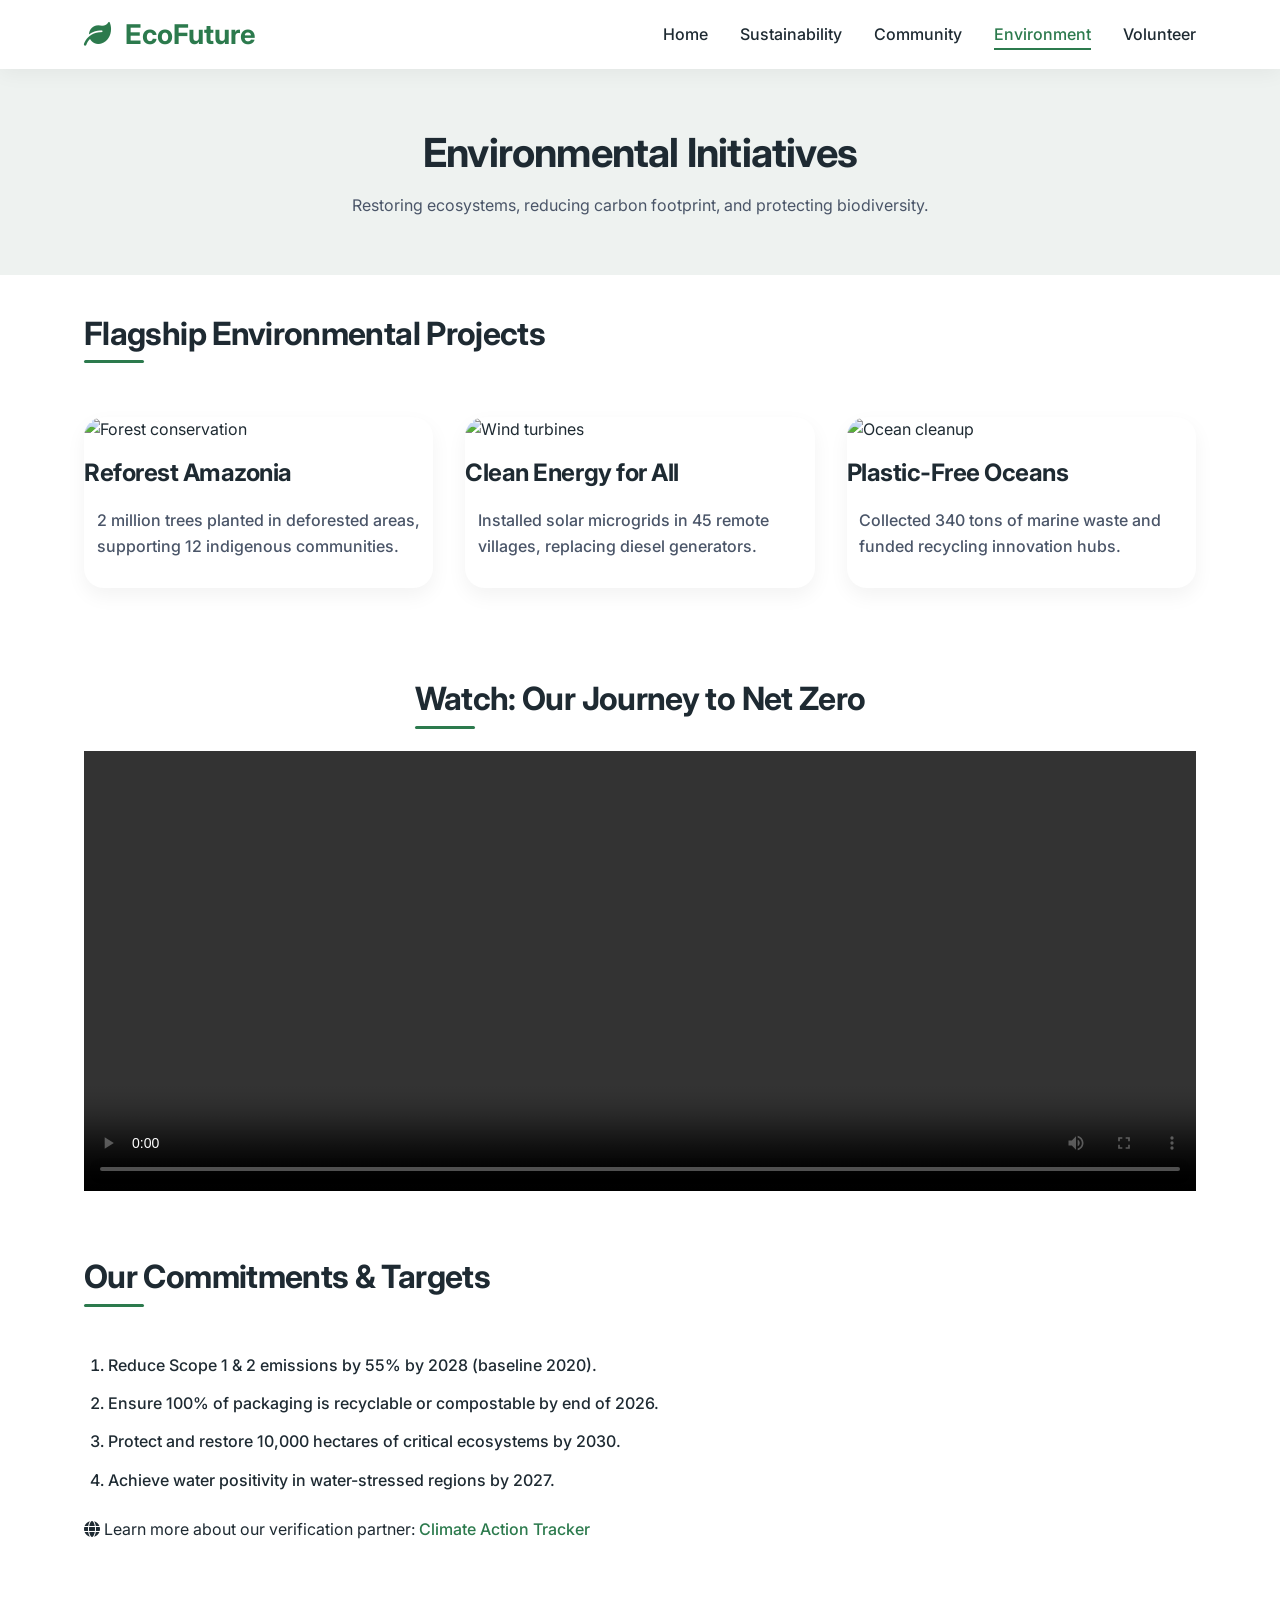
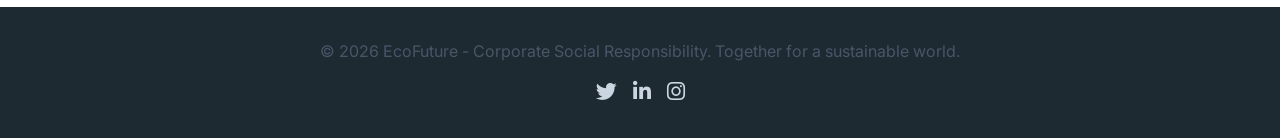
==== pages/environment.html @ 2e192480 "Add files via upload yggdsfdhs" ====
<!DOCTYPE html>
<html lang="en">
<head>
    <meta charset="UTF-8">
    <meta name="viewport" content="width=device-width, initial-scale=1.0">
    <title>EcoFuture | Environmental Initiatives</title>
    <link rel="stylesheet" href="../css/style.css">
    <link href="https://fonts.googleapis.com/css2?family=Inter:opsz,wght@14..32,300;400;600;700&display=swap" rel="stylesheet">
    <link rel="stylesheet" href="https://cdnjs.cloudflare.com/ajax/libs/font-awesome/6.0.0-beta3/css/all.min.css">
</head>
<body>
    <header>
        <div class="container nav-container">
            <div class="logo"><i class="fas fa-leaf"></i> EcoFuture</div>
            <nav>
                <ul class="nav-links">
                    <li><a href="../index.html">Home</a></li>
                    <li><a href="sustainability.html">Sustainability</a></li>
                    <li><a href="community.html">Community</a></li>
                    <li><a href="environment.html" class="active">Environment</a></li>
                    <li><a href="contact.html">Volunteer</a></li>
                </ul>
                <div class="hamburger"><i class="fas fa-bars"></i></div>
            </nav>
        </div>
    </header>

    <main>
        <section class="page-header">
            <div class="container">
                <h1>Environmental Initiatives</h1>
                <p>Restoring ecosystems, reducing carbon footprint, and protecting biodiversity.</p>
            </div>
        </section>

        <!-- Project images with hover effect -->
        <section class="initiatives-grid">
            <div class="container">
                <h2>Flagship Environmental Projects</h2>
                <div class="env-grid">
                    <div class="env-item">
                        <img src="https://images.unsplash.com/photo-1470071459604-3b5ec3a7fe05?w=600&auto=format" alt="Forest conservation">
                        <h3>Reforest Amazonia</h3>
                        <p>2 million trees planted in deforested areas, supporting 12 indigenous communities.</p>
                    </div>
                    <div class="env-item">
                        <img src="https://images.unsplash.com/photo-1497436072909-60f360e1d4b1?w=600&auto=format" alt="Wind turbines">
                        <h3>Clean Energy for All</h3>
                        <p>Installed solar microgrids in 45 remote villages, replacing diesel generators.</p>
                    </div>
                    <div class="env-item">
                        <img src="https://images.unsplash.com/photo-1534351590666-13e3e96b5017?w=600&auto=format" alt="Ocean cleanup">
                        <h3>Plastic-Free Oceans</h3>
                        <p>Collected 340 tons of marine waste and funded recycling innovation hubs.</p>
                    </div>
                </div>
            </div>
        </section>

        <!-- Embedded CSR video about environment (secondary video) -->
<section class="video-section">
  <div class="container">
    <h2>Watch: Our Journey to Net Zero</h2>

    <video controls style="width:100%; max-height:440px;">
      <source src="../video/mission.mp4" type="video/mp4">
      Your browser does not support the video tag.
    </video>

  </div>
</section>
        <!-- List of environmental initiatives (numbered list) -->
        <section class="initiatives-list">
            <div class="container">
                <h2>Our Commitments & Targets</h2>
                <ol class="numbered-list">
                    <li>Reduce Scope 1 & 2 emissions by 55% by 2028 (baseline 2020).</li>
                    <li>Ensure 100% of packaging is recyclable or compostable by end of 2026.</li>
                    <li>Protect and restore 10,000 hectares of critical ecosystems by 2030.</li>
                    <li>Achieve water positivity in water-stressed regions by 2027.</li>
                </ol>
                <!-- External link to environmental NGO -->
                <div class="external-link-highlight">
                    <i class="fas fa-globe"></i> Learn more about our verification partner: <a href="https://www.climateaction.org/" target="_blank">Climate Action Tracker</a>
                </div>
            </div>
        </section>
    </main>

    <footer>
        <div class="container">
            <p>&copy; 2026 EcoFuture - Corporate Social Responsibility. Together for a sustainable world.</p>
            <div class="social-icons"><i class="fab fa-twitter"></i><i class="fab fa-linkedin-in"></i><i class="fab fa-instagram"></i></div>
        </div>
    </footer>
    <script>
        const hamburger = document.querySelector('.hamburger');
        const navLinks = document.querySelector('.nav-links');
        hamburger.addEventListener('click', () => navLinks.classList.toggle('active'));
    </script>
</body>
</html>
---- css/style.css ----
/* ================================================================
   File: style.css
   Description: Global styles for CSR Website (5 pages).
   Features: Flexbox/Grid layout, responsiveness, modern design.
   ================================================================ */

/* CSS Reset & Base Styles */
* {
    margin: 0;
    padding: 0;
    box-sizing: border-box;
}

body {
    font-family: 'Inter', sans-serif;
    line-height: 1.6;
    color: #1e2a32;
    background-color: #ffffff;
}

.container {
    width: 90%;
    max-width: 1280px;
    margin: 0 auto;
    padding: 0 20px;
}

/* Typography */
h1, h2, h3 {
    font-weight: 700;
    line-height: 1.2;
    letter-spacing: -0.02em;
}

h1 {
    font-size: 3rem;
    margin-bottom: 1rem;
}

h2 {
    font-size: 2rem;
    margin-bottom: 2rem;
    position: relative;
    display: inline-block;
}

h2:after {
    content: '';
    position: absolute;
    bottom: -10px;
    left: 0;
    width: 60px;
    height: 3px;
    background: #2c7a4d;
    border-radius: 3px;
}

h3 {
    font-size: 1.5rem;
    margin: 1rem 0 0.5rem;
}

p {
    margin-bottom: 1rem;
    color: #4a5568;
}

/* Header & Navigation */
header {
    background: #ffffff;
    box-shadow: 0 4px 20px rgba(0,0,0,0.05);
    position: sticky;
    top: 0;
    z-index: 100;
    padding: 0.8rem 0;
}

.nav-container {
    display: flex;
    justify-content: space-between;
    align-items: center;
    flex-wrap: wrap;
}

.logo {
    font-size: 1.7rem;
    font-weight: 700;
    color: #2c7a4d;
}

.logo i {
    margin-right: 8px;
    color: #2c7a4d;
}

.nav-links {
    display: flex;
    list-style: none;
    gap: 2rem;
}

.nav-links li a {
    text-decoration: none;
    font-weight: 500;
    color: #1e2a32;
    transition: color 0.2s;
    font-size: 1rem;
}

.nav-links li a:hover, .nav-links li a.active {
    color: #2c7a4d;
    border-bottom: 2px solid #2c7a4d;
    padding-bottom: 4px;
}

.hamburger {
    display: none;
    font-size: 1.5rem;
    cursor: pointer;
    color: #2c7a4d;
}

/* Buttons */
.btn-primary {
    display: inline-block;
    background: #2c7a4d;
    color: white;
    padding: 12px 28px;
    border-radius: 40px;
    text-decoration: none;
    font-weight: 600;
    transition: all 0.3s;
    border: none;
    cursor: pointer;
}

.btn-primary:hover {
    background: #1f5e3a;
    transform: translateY(-2px);
    box-shadow: 0 8px 20px rgba(44,122,77,0.2);
}

/* Hero Section */
.hero {
    background: linear-gradient(135deg, #eaf7ed 0%, #d1e8da 100%);
    padding: 80px 0;
    text-align: center;
    margin-bottom: 2rem;
}

.hero h1 {
    font-size: 3.2rem;
    color: #1e3a2f;
}

.hero p {
    font-size: 1.2rem;
    max-width: 700px;
    margin: 1rem auto;
}

/* Video Section */
.video-section {
    padding: 60px 0;
    text-align: center;
}

.video-wrapper {
    position: relative;
    padding-bottom: 56.25%; /* 16:9 */
    height: 0;
    overflow: hidden;
    max-width: 900px;
    margin: 2rem auto;
    border-radius: 20px;
    box-shadow: 0 12px 30px rgba(0,0,0,0.1);
}

.video-wrapper iframe {
    position: absolute;
    top: 0;
    left: 0;
    width: 100%;
    height: 100%;
    border-radius: 20px;
}

/* Stats Grid (flex/grid) */
.stats-grid, .image-grid, .env-grid, .image-grid-community {
    display: grid;
    grid-template-columns: repeat(auto-fit, minmax(220px, 1fr));
    gap: 2rem;
    margin: 2rem 0;
}

.stat-card {
    background: #f9fafb;
    padding: 2rem;
    text-align: center;
    border-radius: 24px;
    transition: transform 0.2s;
    box-shadow: 0 2px 10px rgba(0,0,0,0.02);
}

.stat-card:hover {
    transform: translateY(-8px);
    background: white;
    box-shadow: 0 15px 30px rgba(0,0,0,0.05);
}

.stat-card i {
    font-size: 2.8rem;
    color: #2c7a4d;
    margin-bottom: 1rem;
}

.stat-card h3 {
    font-size: 2rem;
    margin: 0.5rem 0;
}

/* Project gallery images */
.image-grid img, .grid-item img, .community-card img, .env-item img {
    width: 100%;
    height: 220px;
    object-fit: cover;
    border-radius: 20px;
    transition: transform 0.3s ease;
}

.image-grid .grid-item, .community-card, .env-item {
    background: #fff;
    border-radius: 20px;
    overflow: hidden;
    box-shadow: 0 8px 20px rgba(0,0,0,0.05);
}

.grid-item p, .community-card p, .env-item p {
    padding: 0.8rem;
    font-weight: 500;
}

/* Lists (ordered/unordered) */
.styled-list, .partner-list, .volunteer-list, .numbered-list {
    list-style: none;
    margin: 1.5rem 0;
}

.styled-list li, .partner-list li, .volunteer-list li {
    margin-bottom: 0.8rem;
    font-size: 1rem;
    display: flex;
    align-items: center;
    gap: 10px;
}

.styled-list li i, .partner-list li i, .volunteer-list li i {
    color: #2c7a4d;
    width: 24px;
}

.numbered-list {
    list-style-type: decimal;
    padding-left: 1.5rem;
}

.numbered-list li {
    margin-bottom: 0.8rem;
    font-weight: 500;
}

.partner-list a, .external-link-highlight a {
    text-decoration: none;
    color: #2c7a4d;
    font-weight: 500;
}

.partner-list a:hover, .external-link-highlight a:hover {
    text-decoration: underline;
}

/* Page Header */
.page-header {
    background: #eef2f0;
    padding: 60px 0 40px;
    text-align: center;
    margin-bottom: 40px;
}

.page-header h1 {
    font-size: 2.5rem;
}

/* Flex row for content */
.flex-row {
    display: flex;
    gap: 2rem;
    align-items: center;
    margin: 3rem 0;
    flex-wrap: wrap;
}

.flex-row.reverse {
    flex-direction: row-reverse;
}

.text-box, .image-box {
    flex: 1;
}

.image-box img {
    width: 100%;
    border-radius: 24px;
    box-shadow: 0 10px 25px rgba(0,0,0,0.05);
}

.video-mini {
    margin: 3rem 0;
}

/* Contact page specific */
.contact-grid {
    display: grid;
    grid-template-columns: 1fr 1fr;
    gap: 3rem;
    margin: 40px 0;
}

.volunteer-opportunities {
    background: #f8fafc;
    padding: 2rem;
    border-radius: 28px;
}

.form-group {
    margin-bottom: 1.5rem;
}

.form-group label {
    display: block;
    font-weight: 600;
    margin-bottom: 8px;
}

.form-group input, .form-group select, .form-group textarea {
    width: 100%;
    padding: 12px 16px;
    border: 1px solid #e2e8f0;
    border-radius: 16px;
    font-family: inherit;
    transition: 0.2s;
}

.form-group input:focus, .form-group select:focus, .form-group textarea:focus {
    outline: none;
    border-color: #2c7a4d;
    box-shadow: 0 0 0 3px rgba(44,122,77,0.2);
}

.resources-section {
    background: #f1f5f9;
    padding: 2rem 0;
    margin-top: 2rem;
    text-align: center;
}

.links-row {
    display: flex;
    justify-content: center;
    gap: 2rem;
    flex-wrap: wrap;
    margin: 1.5rem 0;
}

.links-row a {
    color: #1e2a32;
    text-decoration: none;
    font-weight: 500;
    background: white;
    padding: 8px 20px;
    border-radius: 40px;
    transition: all 0.2s;
}

.links-row a:hover {
    background: #2c7a4d;
    color: white;
}

/* Footer */
footer {
    background: #1e2a32;
    color: #cbd5e1;
    text-align: center;
    padding: 2rem 0;
    margin-top: 4rem;
}

.social-icons i {
    font-size: 1.3rem;
    margin: 0 8px;
    cursor: pointer;
    transition: color 0.2s;
}

.social-icons i:hover {
    color: #2c7a4d;
}

/* Responsive Design */
@media (max-width: 768px) {
    .nav-links {
        display: none;
        flex-direction: column;
        width: 100%;
        background: white;
        padding: 1rem 0;
        text-align: center;
        gap: 1rem;
    }
    .nav-links.active {
        display: flex;
    }
    .hamburger {
        display: block;
    }
    .nav-container {
        flex-direction: row;
    }
    .hero h1 {
        font-size: 2.2rem;
    }
    h2 {
        font-size: 1.8rem;
    }
    .flex-row, .flex-row.reverse {
        flex-direction: column;
    }
    .contact-grid {
        grid-template-columns: 1fr;
    }
    .stats-grid {
        grid-template-columns: 1fr 1fr;
    }
}

@media (max-width: 480px) {
    .stats-grid {
        grid-template-columns: 1fr;
    }
    .btn-primary {
        padding: 10px 20px;
    }
}
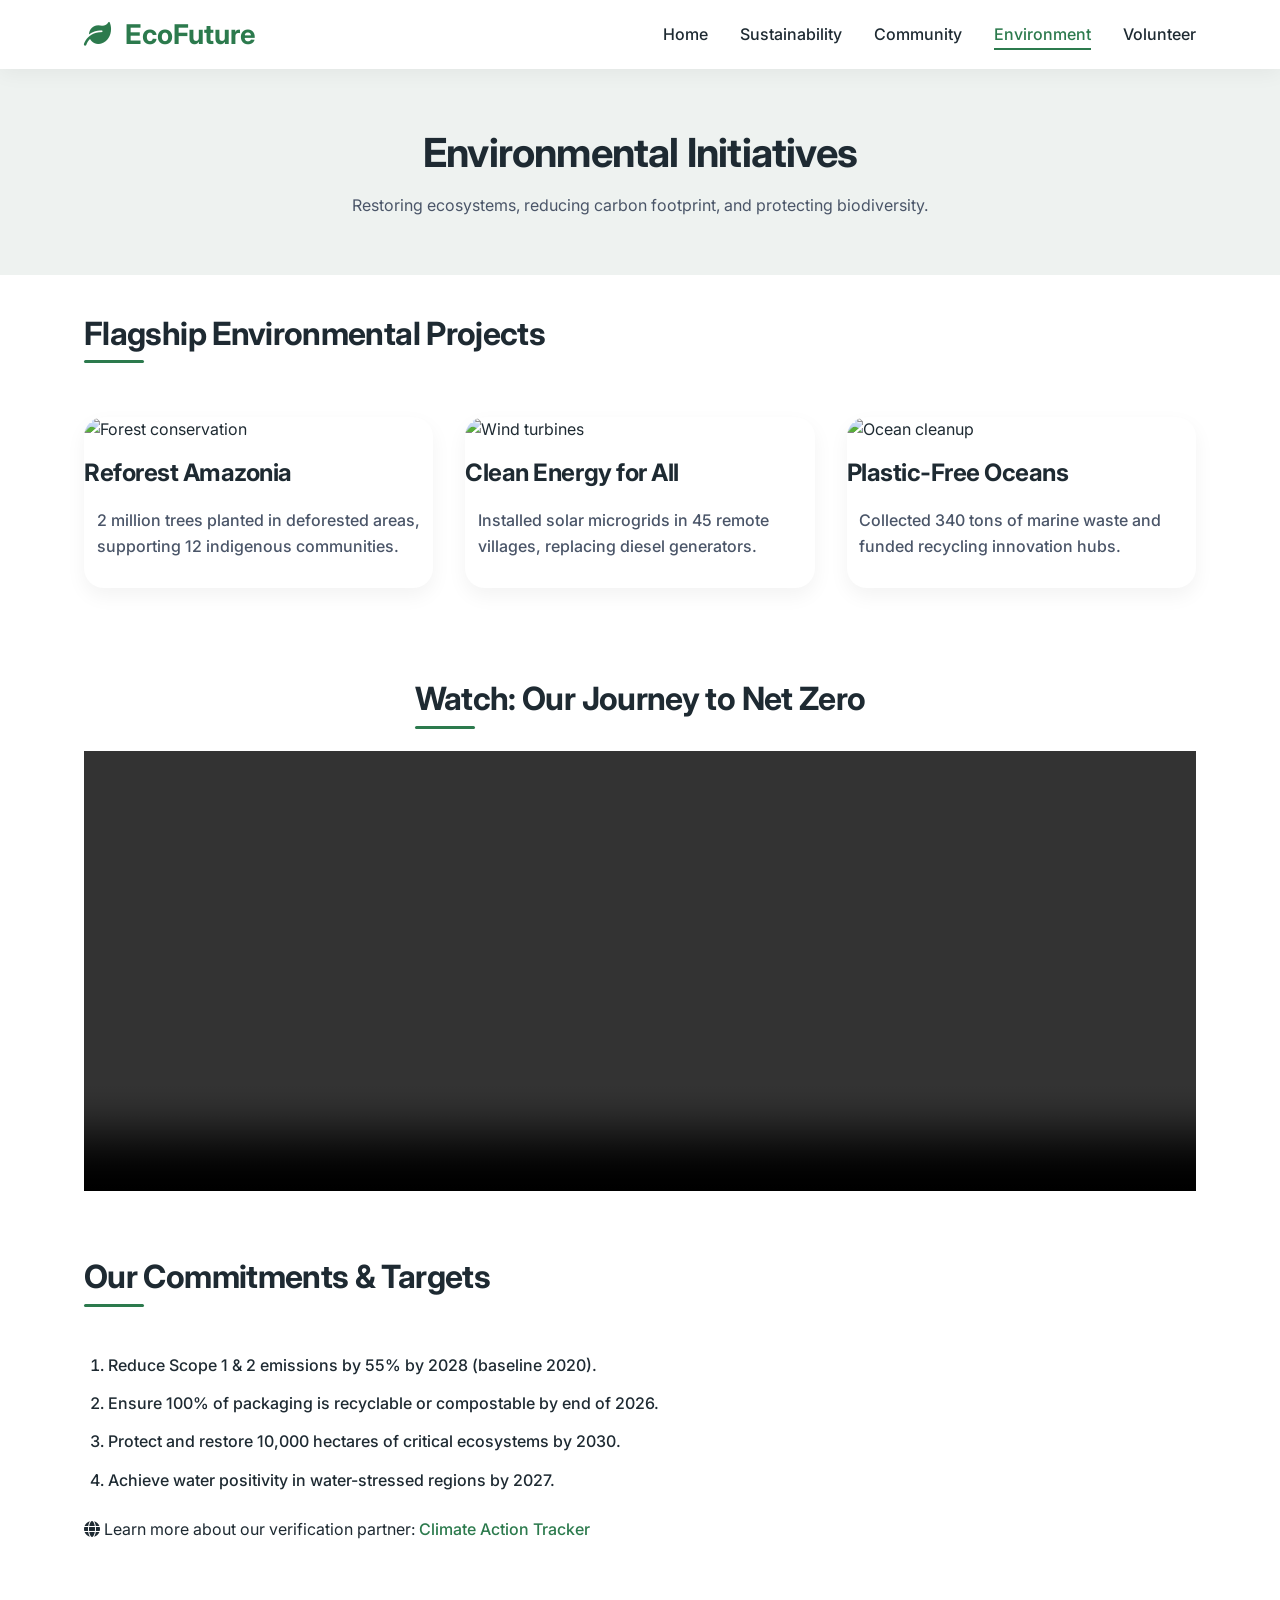
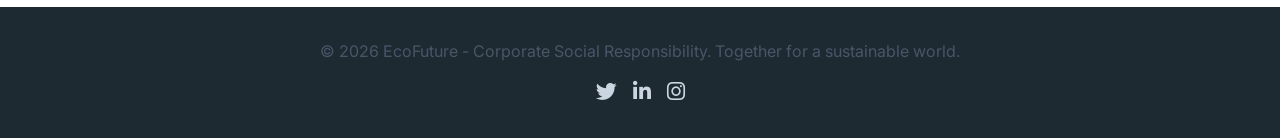
==== commit 6ef38b97: "Update environment.html jjdd" ====
--- a/pages/environment.html
+++ b/pages/environment.html
@@ -100,4 +100,4 @@
         hamburger.addEventListener('click', () => navLinks.classList.toggle('active'));
     </script>
 </body>
-</html>+</html>
